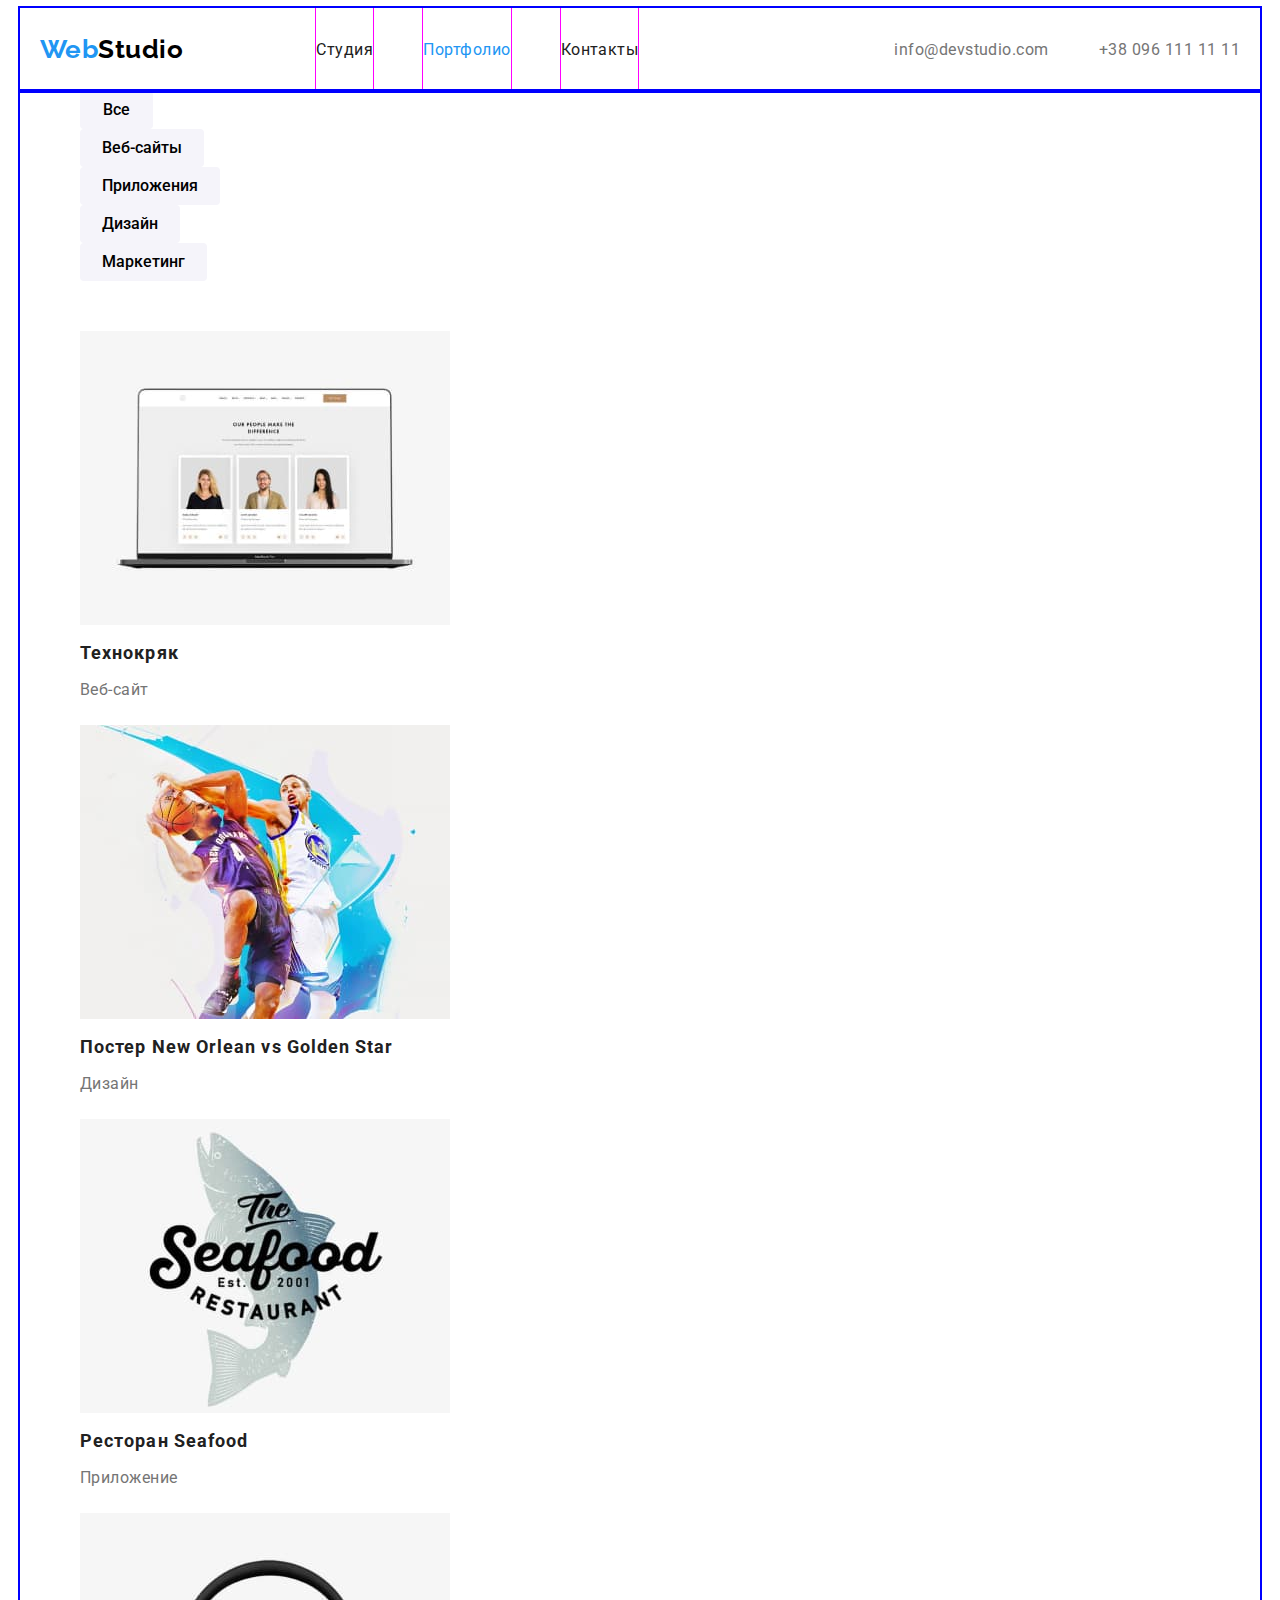
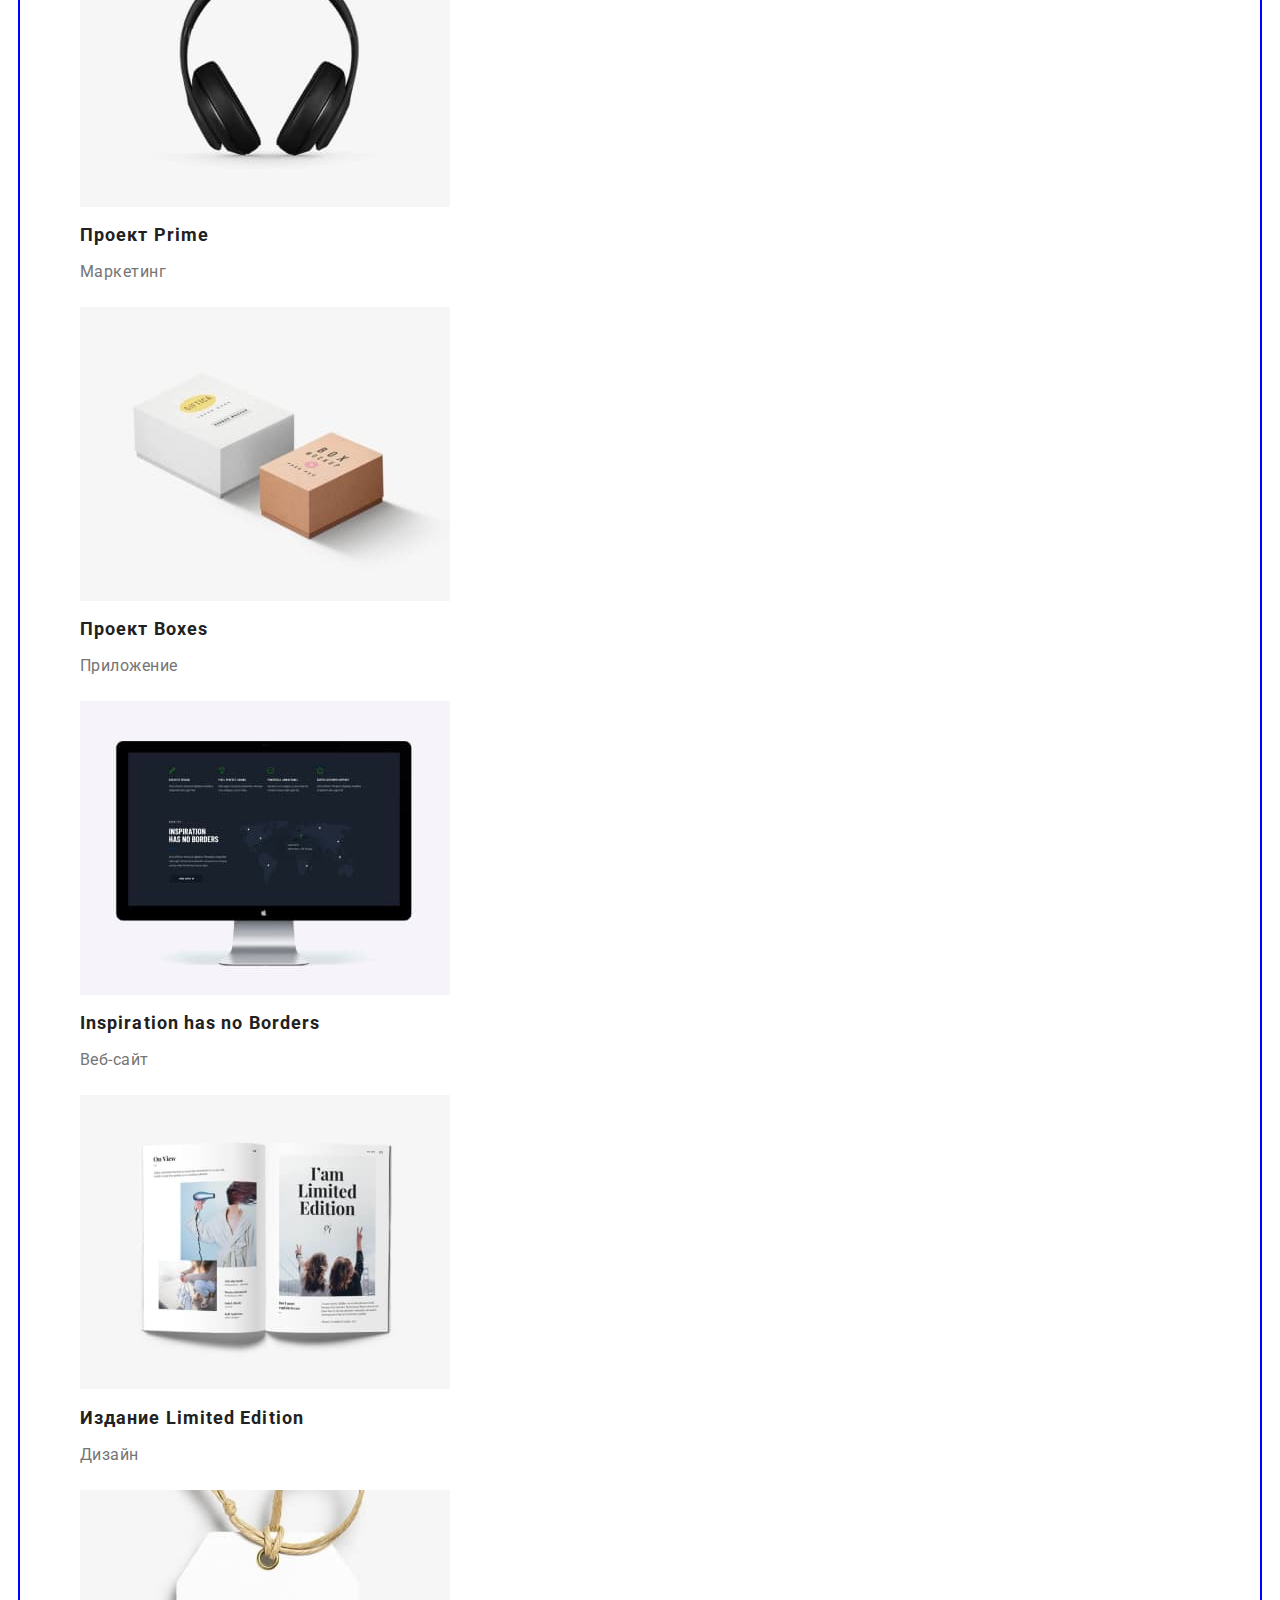
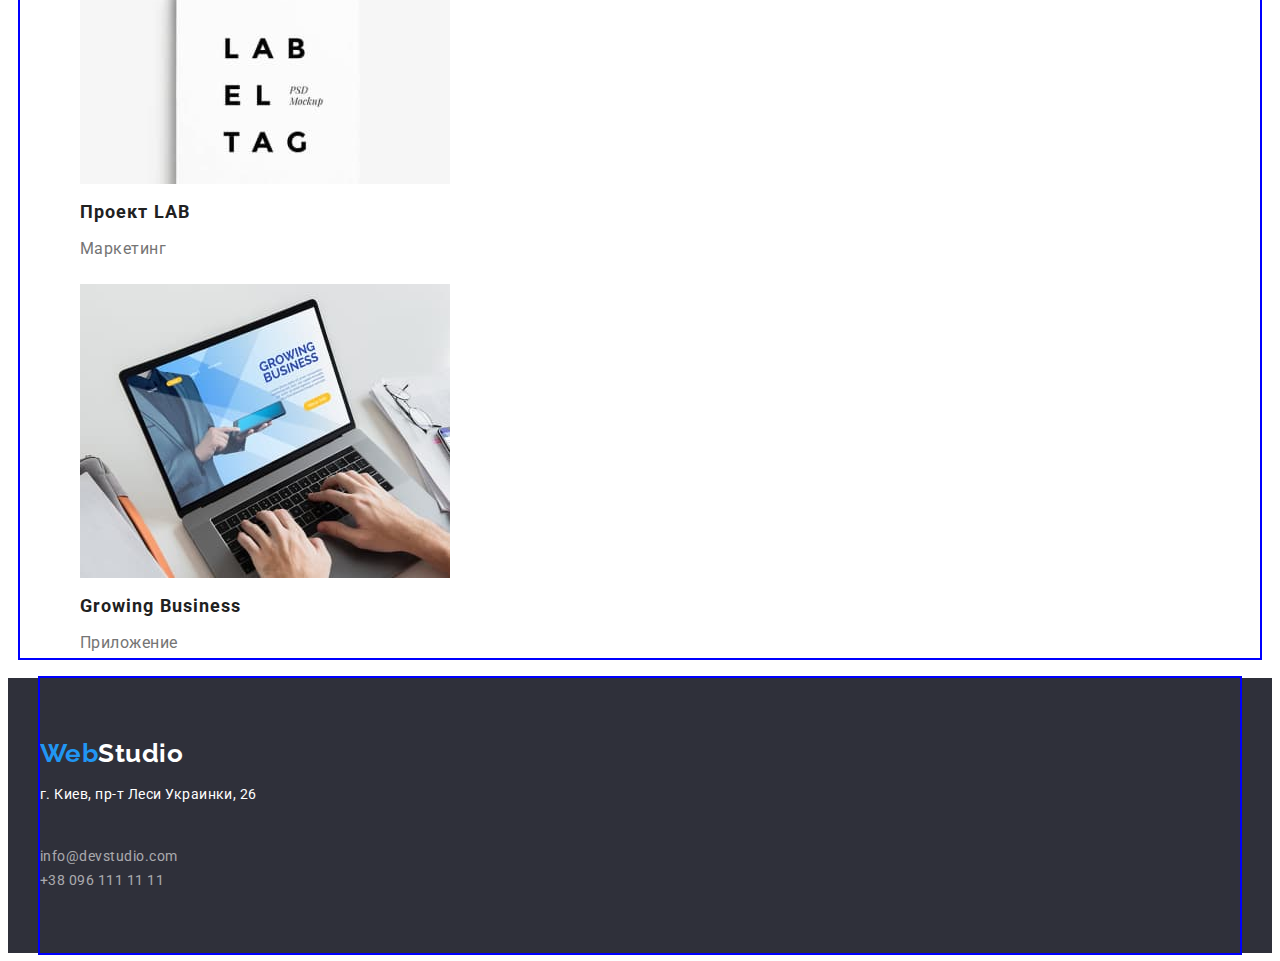
==== portfolio.html @ 8823be4e "Flexbox for main navigation" ====
<!DOCTYPE html>
<html lang="ru">
  <head>
    <meta charset="UTF-8" />
    <meta http-equiv="X-UA-Compatible" content="IE=edge" />
    <meta name="viewport" content="width=device-width, initial-scale=1.0" />
    <link
      href="https://fonts.googleapis.com/css2?family=Raleway:wght@700&family=Roboto:wght@400;500;700;900&display=swap"
      rel="stylesheet"
    />
    <link
      rel="stylesheet"
      href="https://cdnjs.cloudflare.com/ajax/libs/modern-normalize/1.1.0/modern-normalize.min.css"
      integrity="sha512-wpPYUAdjBVSE4KJnH1VR1HeZfpl1ub8YT/NKx4PuQ5NmX2tKuGu6U/JRp5y+Y8XG2tV+wKQpNHVUX03MfMFn9Q=="
      crossorigin="anonymous"
      referrerpolicy="no-referrer"
    />
    <link rel="stylesheet" href="./css/styles.css" />
    <title>goit-markup-hw-02</title>
  </head>
  <body>
    <!--Шапка-->
    <header>
      <nav class="container main-nav">
        <a href="./index.html" class="logo"
          ><span class="first-word">Web</span><span class="second-word">Studio</span></a
        >
        <ul class="site-nav list">
          <li class="item"><a href="./index.html" class="link">Студия</a></li>
          <li class="item"><a href="./portfolio.html" class="link current">Портфолио</a></li>
          <li class="item"><a href="" class="link">Контакты</a></li>
        </ul>

        <ul class="site-auto list">
          <li class="item">
            <a href="mailto:info@devstudio.com" class="link">info@devstudio.com</a>
          </li>
          <li class="item"><a href="tel:+380961111111" class="link">+38 096 111 11 11</a></li>
        </ul>
      </nav>
    </header>

    <!--Главная секция-->
    <main>
      <section>
        <div class="container">
          <h2 class="section-title visually-hidden">Наши работы</h2>
          <ul class="filt-list list">
            <li><button class="button secondary" type="button">Все</button></li>
            <li><button class="button secondary" type="button">Веб-сайты</button></li>
            <li><button class="button secondary" type="button">Приложения</button></li>
            <li><button class="button secondary" type="button">Дизайн</button></li>
            <li><button class="button secondary" type="button">Маркетинг</button></li>
          </ul>
          <ul class="portfolio-list list">
            <li>
              <a href="" class="link"
                ><img
                  src="./images/portfolio/technokryak.jpg"
                  alt="Открытый на ноутбуке веб-сайт"
                  width="370"
                />
                <h3 class="title">Технокряк</h3>
                <p>Веб-сайт</p></a
              >
            </li>
            <li>
              <a href="" class="link"
                ><img
                  src="./images/portfolio/poster.jpg"
                  alt="Постер с баскетболистами"
                  width="370"
                />
                <h3 class="title">Постер New Orlean vs Golden Star</h3>
                <p>Дизайн</p></a
              >
            </li>
            <li>
              <a href="" class="link"
                ><img
                  src="./images/portfolio/restaurant-seafood.jpg"
                  alt="Название ресторана на фоне рыбы"
                  width="370"
                />
                <h3 class="title">Ресторан Seafood</h3>
                <p>Приложение</p></a
              >
            </li>
            <li>
              <a href="" class="link"
                ><img src="./images/portfolio/project-prime.jpg" alt="Наушники" width="370" />
                <h3 class="title">Проект Prime</h3>
                <p>Маркетинг</p></a
              >
            </li>
            <li>
              <a href="" class="link"
                ><img src="./images/portfolio/project-boxes.jpg" alt="Коробки" width="370" />
                <h3 class="title">Проект Boxes</h3>
                <p>Приложение</p></a
              >
            </li>
            <li>
              <a href="" class="link"
                ><img src="./images/portfolio/inspiration.jpg" alt="Монитор Эппл" width="370" />
                <h3 class="title">Inspiration has no Borders</h3>
                <p>Веб-сайт</p></a
              >
            </li>
            <li>
              <a href="" class="link"
                ><img
                  src="./images/portfolio/edition-limited.jpg"
                  alt="Раскрытая книга"
                  width="370"
                />
                <h3 class="title">Издание Limited Edition</h3>
                <p>Дизайн</p></a
              >
            </li>
            <li>
              <a href="" class="link"
                ><img
                  src="./images/portfolio/project-lab.jpg"
                  alt="Бирка с названием"
                  width="370"
                />
                <h3 class="title">Проект LAB</h3>
                <p>Маркетинг</p></a
              >
            </li>
            <li>
              <a href="" class="link"
                ><img src="./images/portfolio/growing-business.jpg" alt="Ноутбук" width="370" />
                <h3 class="title">Growing Business</h3>
                <p>Приложение</p></a
              >
            </li>
          </ul>
        </div>
      </section>
    </main>
    <!--Футер-->
    <footer class="footer">
      <div class="container footer-container">
        <a href="./index.html" class="logo">
          <span class="first-word">Web</span><span class="second-word">Studio</span>
        </a>
        <address class="addres">
          <p>г. Киев, пр-т Леси Украинки, 26</p>
          <br />
          <a href="mailto:info@devstudio.com" class="addres-link">info@devstudio.com</a><br />
          <a href="tel:+380961111111" class="addres-link">+38 096 111 11 11</a>
        </address>
      </div>
    </footer>
  </body>
</html>
---- css/styles.css ----
/* font-family: 'Roboto';
font-style: normal; */
/* -----------------------------------------------------------*/
/* цвет шапки: FFFFFF */
/* основной цвет фона:  FFFFFF       E5E5E5 */
/* дополньтельній цвет фона: F5F4FA */
/* цвет футера: 2F303A */
/* -----------------------------------------------------------*/
/* текст лого (шапка): синий - 2196F3 , черній - 000000 */
/* текст навигации: віделено - 2196F3 , в состоянии покоя - 212121 */
/* текст навигации (почта телефон): почта - 2196F3 , телефон -  757575 */
/* главній герой (текст): FFFFFF */
/* главній герой (фон): 2F303A */
/* заголовки 2: 212121 */
/* заголовки 3: 212121 */
/* основной текст: 757575 */
/* текст лого (футер): синий - 2196F3 , белій - FFFFFF */
/* тект (почта телефон)(футер): rgba(255, 255, 255, 0.6); */
/* цвет фона футер: 2F303A */

/* 
logo: font-family: 'Raleway'; 700
nav: font-family: 'Roboto'; 500
h1: font-family: 'Roboto'; 900
button primary: font-family: 'Roboto'; 700
button secondary: font-family: 'Roboto'; 500
h2: font-family: 'Roboto'; 700
p: font-family: 'Roboto'; 400
h3: font-family: 'Roboto'; 500
*/

:root {
  --primary-text-color: #757575;
  --white-text-color: #ffffff;
  --title-text-color: #212121;
  --black-text-color: #000000;
  --accent-color: #2196f3;
  --footer-link-color: rgba(255, 255, 255, 0.6);
  --footer-hover-color: rgba(33, 150, 243, 0.6);
  --dark-bgc: #2f303a;
  --button-navigation-color: #f5f4fa;
}

body {
  background-color: var(--white-text-color);
  color: var(--primary-text-color);

  font-family: 'Roboto', sans-serif;
  letter-spacing: 0.03em;
}

a {
  text-decoration: none;

  cursor: pointer;
}

.list {
  list-style: none;

  margin-top: 0;
  margin-bottom: 0;
}

.visually-hidden {
  position: absolute;
  width: 1px;
  height: 1px;
  margin: -1px;
  border: 0;
  padding: 0;

  white-space: nowrap;
  clip-path: inset(100%);
  clip: rect(0 0 0 0);
  overflow: hidden;
}

/*Навигация сайта*/

.main-nav {
  display: flex;
  align-items: center;
}

.site-nav {
  display: flex;
  margin-left: 93px;
}

.site-nav .item {
  outline: 1px solid #f0f;
}

.site-nav .item + .item {
  margin-left: 50px;
}

/* .site-nav .item:not(:last-child) {
  margin-right: 50px;
} */

.site-nav .link {
  display: block;
  padding-top: 32px;
  padding-bottom: 32px;

  color: var(--title-text-color);
}

.site-nav .link:hover,
.site-nav .link:focus {
  color: var(--accent-color);
}

.site-nav .link.current {
  color: var(--accent-color);
}

.site-auto .link {
  color: var(--primary-text-color);
}

.site-auto .link:hover,
.site-auto .link:focus {
  color: var(--accent-color);
}

.site-auto {
  display: flex;
  margin-left: auto;
}

.site-auto .item + .item {
  margin-left: 50px;
}

.container {
  margin-left: auto;
  margin-right: auto;
  width: 1200px;
  outline: 2px solid blue;
  padding-left: 20px;
  padding-right: 20px;
}

.team-conteiner {
  margin-bottom: 0;
  padding: 94px 0;
}

.portfolio-container {
  margin-bottom: 94px;
}

/* logo decorstion */
.logo {
  font-family: 'Raleway', sans-serif;
  font-weight: 700;
  font-size: 26px;
  line-height: 1.19;
}
.first-word {
  color: var(--accent-color);
}
.second-word {
  color: var(--black-text-color);
}
.logo:hover > span,
.logo:focus > span {
  color: var(--footer-hover-color);
}

/* decoration fof logo in footer */
.footer .second-word {
  color: var(--white-text-color);
}

/*hero section*/
.hero {
  background-color: var(--dark-bgc);
  outline: 2px solid blue;

  text-align: center;
}

.hero-title {
  margin-top: 0;
  margin-bottom: 30px;

  color: var(--white-text-color);

  font-weight: 900;
  font-size: 44px;
  line-height: 1.36;
  letter-spacing: 0.06em;
  text-transform: uppercase;
}

/* section */
.section-title {
  margin-top: 0;
  margin-bottom: 50px;

  color: var(--title-text-color);

  font-weight: 700;
  font-size: 36px;
  /* line-height: 1.17px; */
  text-align: center;
}

.feature-list .title {
  margin-top: 0;
  margin-bottom: 10px;

  color: var(--title-text-color);

  font-weight: 700;
  font-size: 14px;
  line-height: 1.14;
  text-transform: uppercase;
}

.feature-list .text {
  margin-top: 0;
  margin-bottom: 0px;

  font-size: 14px;
  line-height: 1.71;
  font-weight: 400;
  letter-spacing: 0.03em;
}

.features {
  padding-top: 94px;
  padding-bottom: 94px;
}

/* team */
.team-list {
  /* text-align: center; */
  margin-top: 0;
  margin-bottom: 0;
}

.team-list .title {
  margin-top: 0;
  margin-bottom: 10px;

  color: var(--title-text-color);

  font-weight: 500;
  font-size: 16px;
  line-height: 1.19;
}

.team-list p {
  margin-top: 0;
  margin-bottom: 30px;
}

/* portfolio photo  */
.filt-list {
  margin-top: 0;
  margin-bottom: 50px;
}

.portfolio-list {
  font-size: 16px;
  line-height: 1.88;
  letter-spacing: 0.03em;
}

.portfolio-list .title {
  margin-top: 0;
  margin-bottom: 4px;

  color: var(--title-text-color);

  font-weight: 700;
  font-size: 18px;
  line-height: 2;
  letter-spacing: 0.06em;
}

.portfolio-list p {
  margin-top: 0;
  margin-bottom: 20px;
}

.portfolio-list .link {
  color: var(--primary-text-color);
}

.portfolio-list .link:hover,
.portfolio-list .link:focus {
  color: var(--accent-color);
}

.portfolio-list {
  margin-top: 0;
  margin-bottom: 20px;
}

/* button */
button {
  font-family: inherit;

  display: inline-block;
}

.button {
  background-color: var(--white-text-color);
  color: var(--black-text-color);

  font-weight: 500;
  font-size: 16px;
  line-height: 1.62;
  text-align: center;

  cursor: pointer;

  border-radius: 4px;
  padding: 6px 22px;
  min-width: 73px;
  border: none;
}

.button.primary {
  background-color: var(--accent-color);
  color: var(--white-text-color);

  font-weight: 700;
  font-size: 16px;
  line-height: 1.88;
  align-items: center;
  text-align: center;

  padding: 10px 32px;
  min-width: 200px;
}

.button.primary:hover,
.button.primary:focus {
  background-color: var(--white-text-color);
  color: var(--accent-color);
}

.button.secondary {
  background-color: var(--button-navigation-color);
  color: var(--black-text-color);
}

.button.secondary:hover,
.button.secondary:focus {
  background-color: var(--accent-color);
  color: var(--button-navigation-color);
}

/* footer */
.footer {
  background-color: var(--dark-bgc);
  color: var(--white-text-color);
}

.addres {
  font-style: normal;
  font-size: 14px;
  line-height: 1.71;
}

.addres .addres-link {
  color: var(--footer-link-color);
}

.addres .addres-link:hover,
.addres .addres-link:focus {
  color: var(--footer-hover-color);
}

.footer-container {
  margin-top: 0;
  margin-bottom: 0;
  padding: 60px 0;
}

/* .footer-container .logo {
  margin-top: 0;
  margin-bottom: 20px;
}
.addres p {
  margin-top: 0;
  margin-bottom: 9px;
}
.addres a {
  margin-top: 0;
  margin-bottom: 9px;
  background-color: #fff;
} */
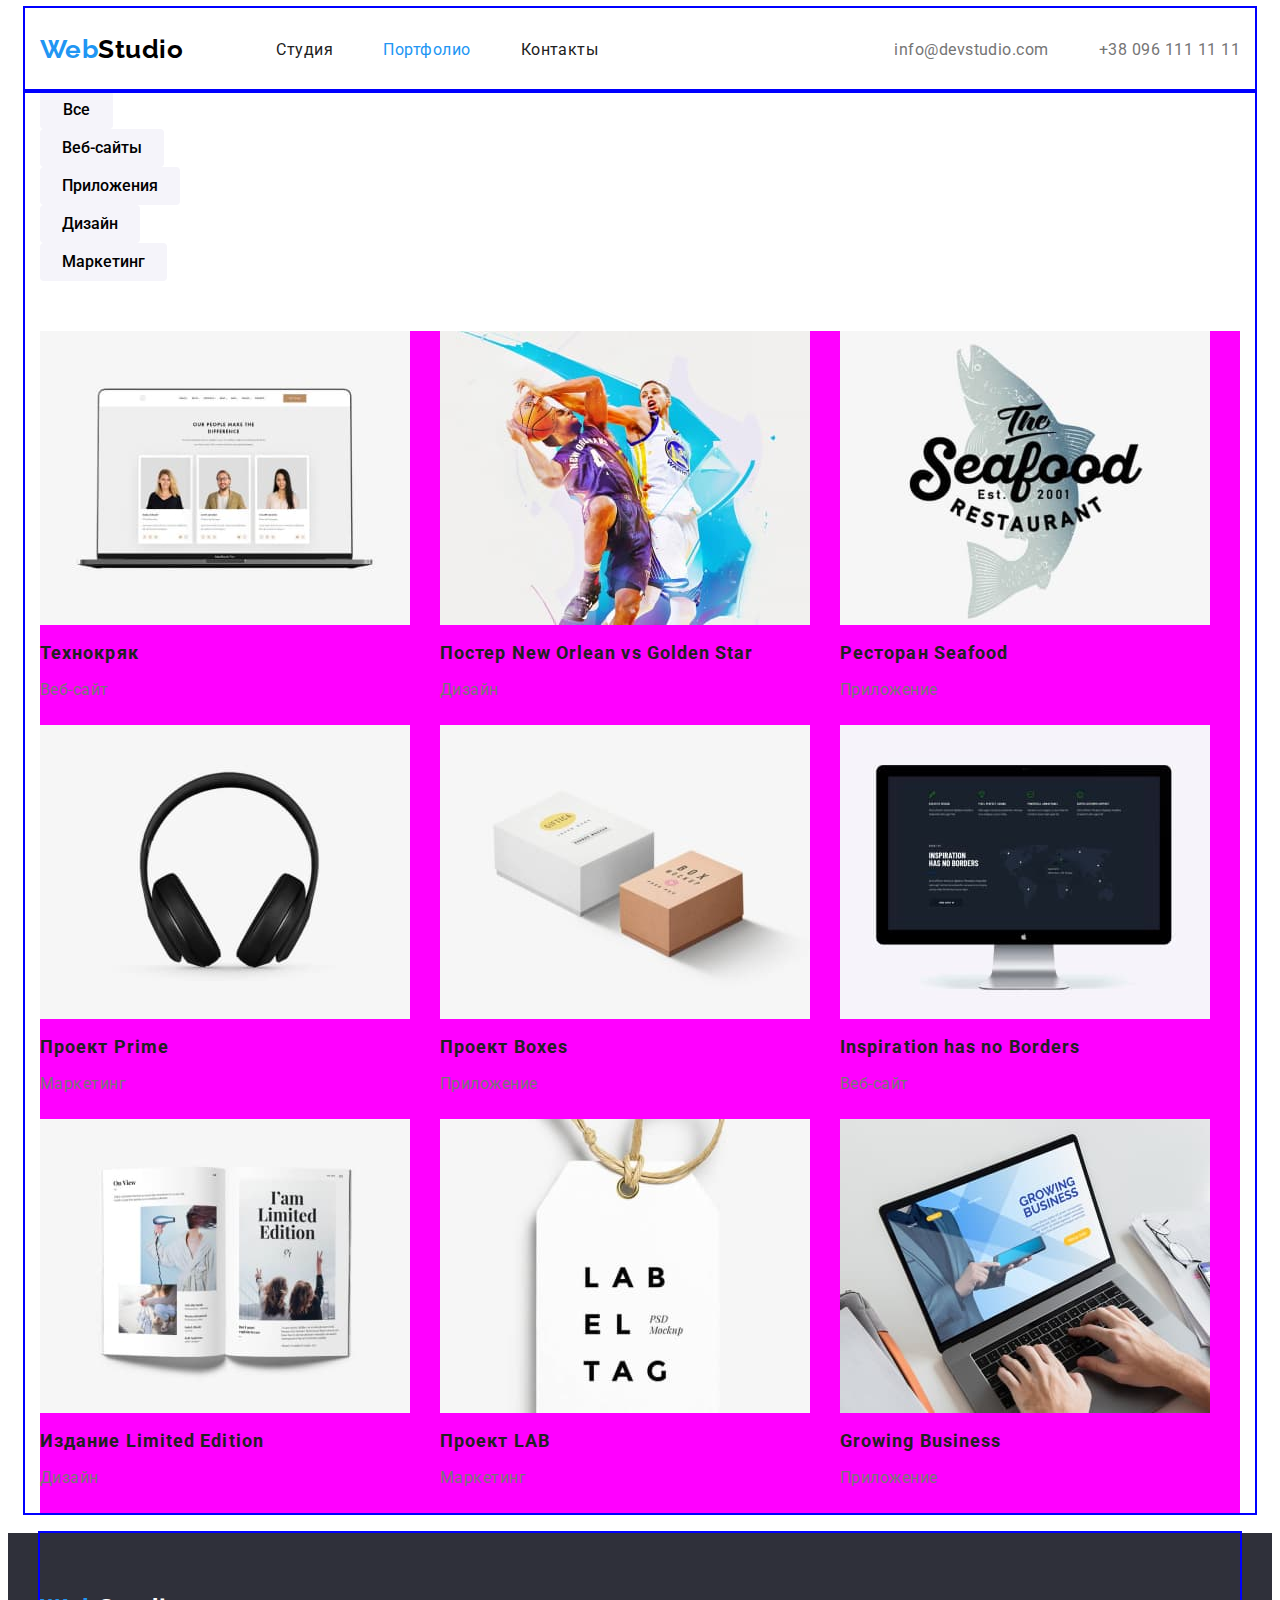
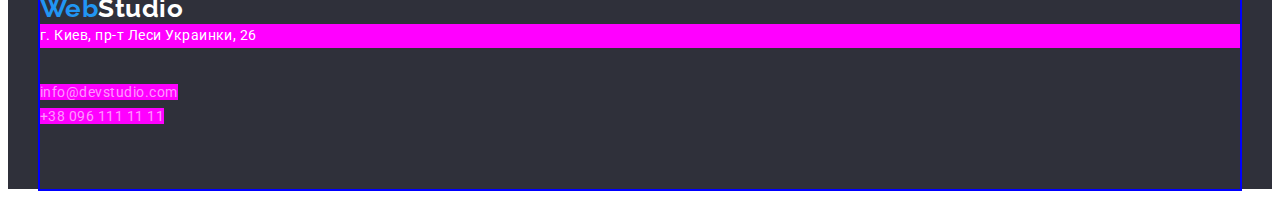
==== commit 34e03f82: "Create flexbox to "Features" + undone flexbox for "portfilio-list"" ====
--- a/portfolio.html
+++ b/portfolio.html
@@ -53,7 +53,7 @@
             <li><button class="button secondary" type="button">Маркетинг</button></li>
           </ul>
           <ul class="portfolio-list list">
-            <li>
+            <li class="item">
               <a href="" class="link"
                 ><img
                   src="./images/portfolio/technokryak.jpg"
@@ -64,7 +64,7 @@
                 <p>Веб-сайт</p></a
               >
             </li>
-            <li>
+            <li class="item">
               <a href="" class="link"
                 ><img
                   src="./images/portfolio/poster.jpg"
@@ -75,7 +75,7 @@
                 <p>Дизайн</p></a
               >
             </li>
-            <li>
+            <li class="item">
               <a href="" class="link"
                 ><img
                   src="./images/portfolio/restaurant-seafood.jpg"
@@ -86,28 +86,28 @@
                 <p>Приложение</p></a
               >
             </li>
-            <li>
+            <li class="item">
               <a href="" class="link"
                 ><img src="./images/portfolio/project-prime.jpg" alt="Наушники" width="370" />
                 <h3 class="title">Проект Prime</h3>
                 <p>Маркетинг</p></a
               >
             </li>
-            <li>
+            <li class="item">
               <a href="" class="link"
                 ><img src="./images/portfolio/project-boxes.jpg" alt="Коробки" width="370" />
                 <h3 class="title">Проект Boxes</h3>
                 <p>Приложение</p></a
               >
             </li>
-            <li>
+            <li class="item">
               <a href="" class="link"
                 ><img src="./images/portfolio/inspiration.jpg" alt="Монитор Эппл" width="370" />
                 <h3 class="title">Inspiration has no Borders</h3>
                 <p>Веб-сайт</p></a
               >
             </li>
-            <li>
+            <li class="item">
               <a href="" class="link"
                 ><img
                   src="./images/portfolio/edition-limited.jpg"
@@ -118,7 +118,7 @@
                 <p>Дизайн</p></a
               >
             </li>
-            <li>
+            <li class="item">
               <a href="" class="link"
                 ><img
                   src="./images/portfolio/project-lab.jpg"
@@ -129,7 +129,7 @@
                 <p>Маркетинг</p></a
               >
             </li>
-            <li>
+            <li class="item">
               <a href="" class="link"
                 ><img src="./images/portfolio/growing-business.jpg" alt="Ноутбук" width="370" />
                 <h3 class="title">Growing Business</h3>
--- a/css/styles.css
+++ b/css/styles.css
@@ -60,6 +60,8 @@
 
   margin-top: 0;
   margin-bottom: 0;
+  padding-left: 0;
+  padding-right: 0;
 }
 
 .visually-hidden {
@@ -88,10 +90,6 @@
   margin-left: 93px;
 }
 
-.site-nav .item {
-  outline: 1px solid #f0f;
-}
-
 .site-nav .item + .item {
   margin-left: 50px;
 }
@@ -140,8 +138,8 @@
   margin-right: auto;
   width: 1200px;
   outline: 2px solid blue;
-  padding-left: 20px;
-  padding-right: 20px;
+  padding-left: 15px;
+  padding-right: 15px;
 }
 
 .team-conteiner {
@@ -171,7 +169,7 @@
   color: var(--footer-hover-color);
 }
 
-/* decoration fof logo in footer */
+/*----------------- decoration fof logo in footer */
 .footer .second-word {
   color: var(--white-text-color);
 }
@@ -210,6 +208,17 @@
   text-align: center;
 }
 
+/* features */
+
+.features {
+  padding-top: 94px;
+  padding-bottom: 94px;
+}
+
+.feature-list {
+  display: flex;
+}
+
 .feature-list .title {
   margin-top: 0;
   margin-bottom: 10px;
@@ -232,9 +241,12 @@
   letter-spacing: 0.03em;
 }
 
-.features {
-  padding-top: 94px;
-  padding-bottom: 94px;
+.feature-list .item {
+  width: 270px;
+}
+
+.feature-list .item + .item {
+  margin-left: 30px;
 }
 
 /* team */
@@ -267,10 +279,30 @@
 }
 
 .portfolio-list {
+  display: flex;
+  flex-wrap: wrap;
+  margin-top: 0;
+  margin-bottom: 20px;
+
   font-size: 16px;
   line-height: 1.88;
   letter-spacing: 0.03em;
-}
+
+  background-color: #f0f;
+}
+.portfolio-list .item {
+  /* width: calc((100%-60px) / 3);
+  margin-right: 30px; */
+  width: calc(100% / 3);
+}
+
+/* .portfolio-list .item:not(:nth-child(3n)) {
+  margin-right: 30px;
+}
+
+.portfolio-list .item:not(nth-last-child(-n + 3)) {
+  margin-right: 30px;
+} */
 
 .portfolio-list .title {
   margin-top: 0;
@@ -296,11 +328,6 @@
 .portfolio-list .link:hover,
 .portfolio-list .link:focus {
   color: var(--accent-color);
-}
-
-.portfolio-list {
-  margin-top: 0;
-  margin-bottom: 20px;
 }
 
 /* button */
@@ -385,16 +412,15 @@
   padding: 60px 0;
 }
 
-/* .footer-container .logo {
+.footer-container .logo {
   margin-top: 0;
   margin-bottom: 20px;
-}
+  outline: #2196f3;
+}
+
+.addres a,
 .addres p {
   margin-top: 0;
   margin-bottom: 9px;
-}
-.addres a {
-  margin-top: 0;
-  margin-bottom: 9px;
-  background-color: #fff;
-} */
+  background-color: #f0f;
+}
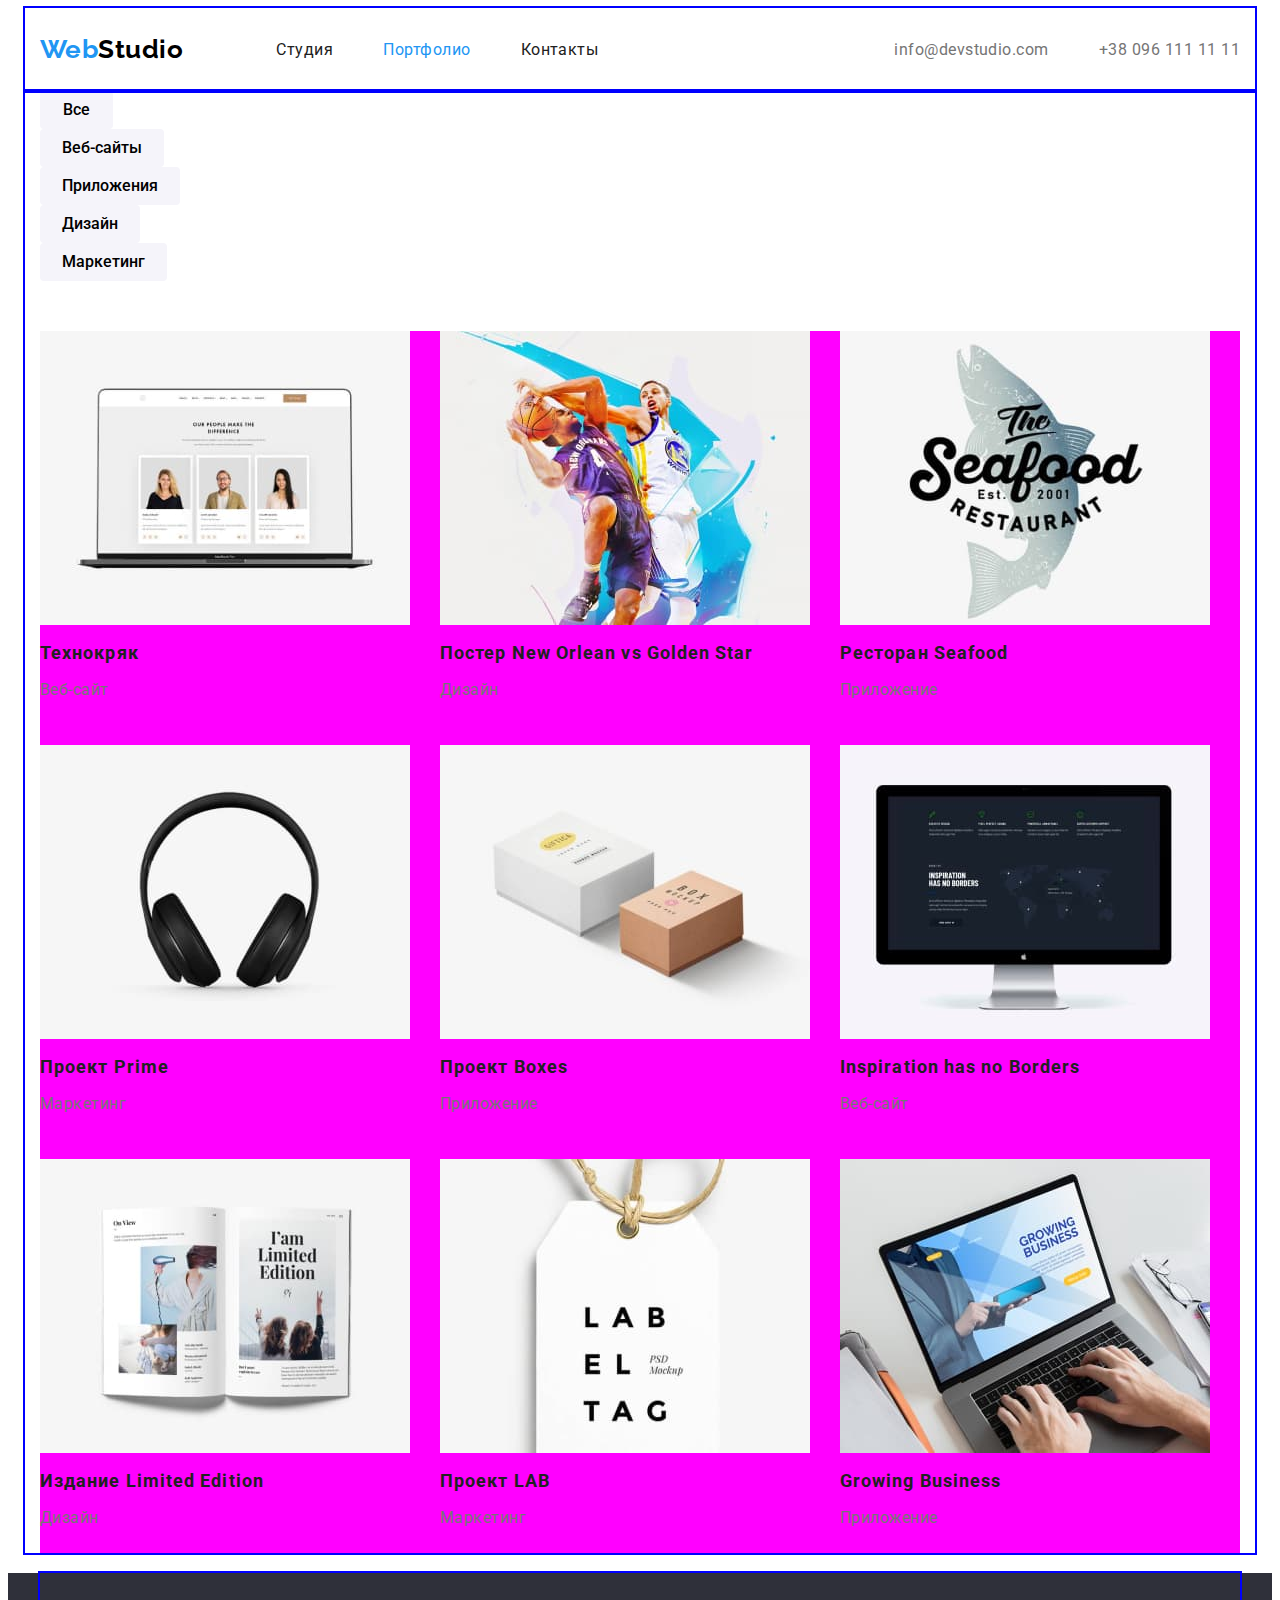
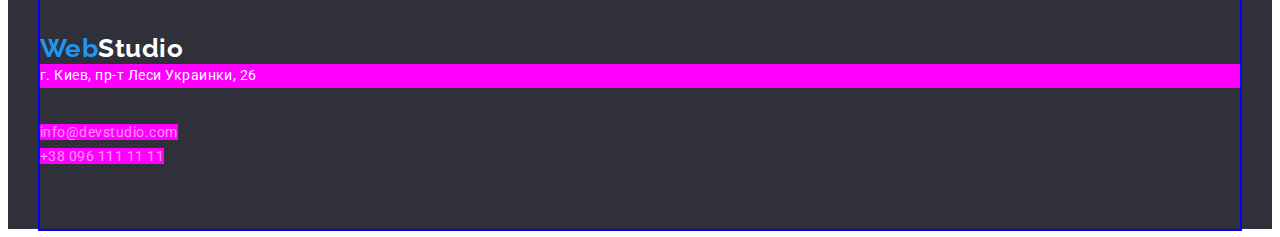
==== commit 1c9547d1: "Create flexbox for team-list" ====
--- a/portfolio.html
+++ b/portfolio.html
@@ -46,11 +46,11 @@
         <div class="container">
           <h2 class="section-title visually-hidden">Наши работы</h2>
           <ul class="filt-list list">
-            <li><button class="button secondary" type="button">Все</button></li>
-            <li><button class="button secondary" type="button">Веб-сайты</button></li>
-            <li><button class="button secondary" type="button">Приложения</button></li>
-            <li><button class="button secondary" type="button">Дизайн</button></li>
-            <li><button class="button secondary" type="button">Маркетинг</button></li>
+            <li class="item"><button class="button secondary" type="button">Все</button></li>
+            <li class="item"><button class="button secondary" type="button">Веб-сайты</button></li>
+            <li class="item"><button class="button secondary" type="button">Приложения</button></li>
+            <li class="item"><button class="button secondary" type="button">Дизайн</button></li>
+            <li class="item"><button class="button secondary" type="button">Маркетинг</button></li>
           </ul>
           <ul class="portfolio-list list">
             <li class="item">
--- a/css/styles.css
+++ b/css/styles.css
@@ -142,11 +142,6 @@
   padding-right: 15px;
 }
 
-.team-conteiner {
-  margin-bottom: 0;
-  padding: 94px 0;
-}
-
 .portfolio-container {
   margin-bottom: 94px;
 }
@@ -248,12 +243,39 @@
 .feature-list .item + .item {
   margin-left: 30px;
 }
+/* ocupation */
+.occupation-list {
+  display: flex;
+  margin-bottom: 94px;
+}
+
+.occupation-list .item:not(:nth-last-child(-n + 1)) {
+  margin-right: 30px;
+}
 
 /* team */
+.team-conteiner {
+  margin-bottom: 0;
+  padding-top: 94px;
+  padding-bottom: 94px;
+}
+
 .team-list {
-  /* text-align: center; */
+  display: flex;
   margin-top: 0;
   margin-bottom: 0;
+}
+
+.team-list .item:not(:nth-last-child(-n + 1)) {
+  margin-right: 30px;
+}
+
+.team-list .item {
+  text-align: center;
+}
+
+.team-list .img {
+  margin-bottom: 30px;
 }
 
 .team-list .title {
@@ -274,13 +296,20 @@
 
 /* portfolio photo  */
 .filt-list {
+  /* display: flex; */
+
   margin-top: 0;
   margin-bottom: 50px;
 }
 
+/* .filt-list .item {
+  justify-items: center;
+} */
+
 .portfolio-list {
   display: flex;
   flex-wrap: wrap;
+  margin-right: 0;
   margin-top: 0;
   margin-bottom: 20px;
 
@@ -291,18 +320,18 @@
   background-color: #f0f;
 }
 .portfolio-list .item {
-  /* width: calc((100%-60px) / 3);
-  margin-right: 30px; */
-  width: calc(100% / 3);
-}
-
-/* .portfolio-list .item:not(:nth-child(3n)) {
+  width: 370px;
+  margin-right: 0;
+  margin-bottom: 0;
+}
+
+.portfolio-list .item:not(:nth-child(3n)) {
   margin-right: 30px;
 }
 
-.portfolio-list .item:not(nth-last-child(-n + 3)) {
-  margin-right: 30px;
-} */
+.portfolio-list .item:not(:nth-last-child(-n + 3)) {
+  margin-bottom: 20px;
+}
 
 .portfolio-list .title {
   margin-top: 0;
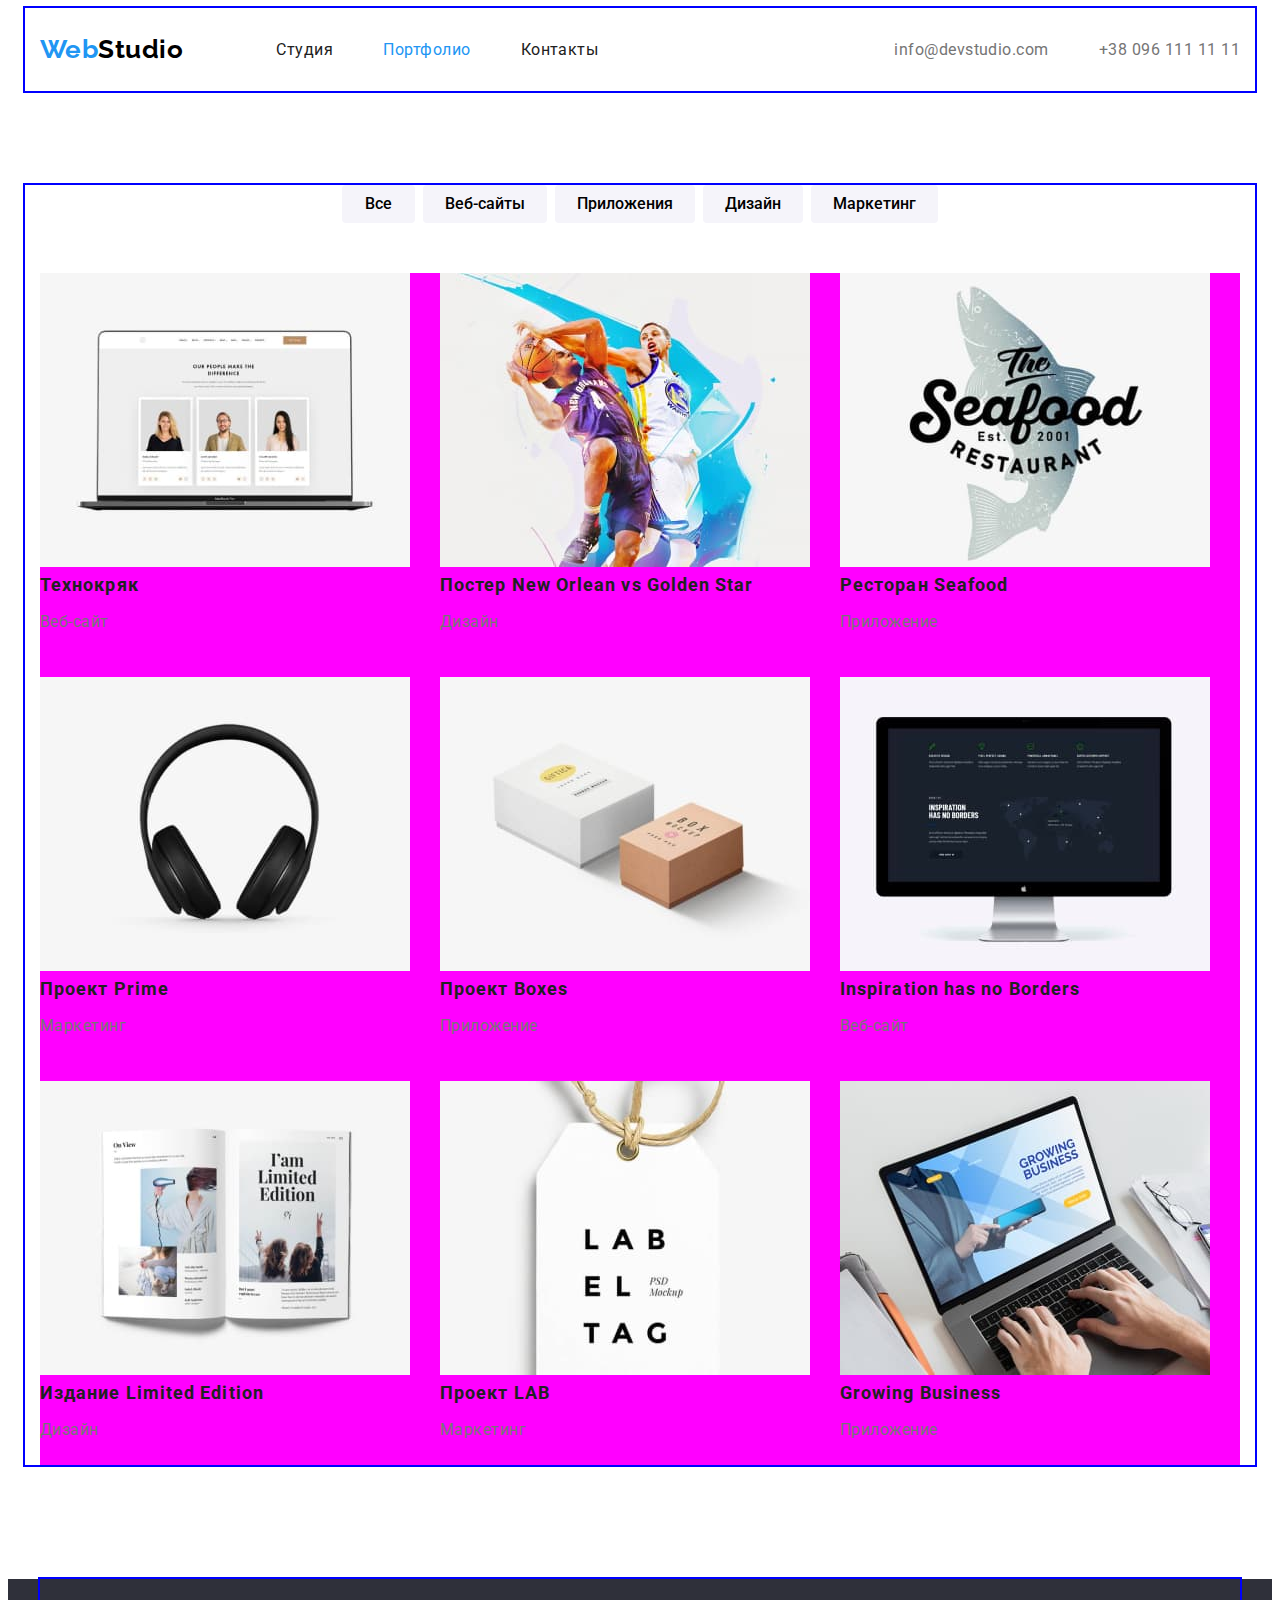
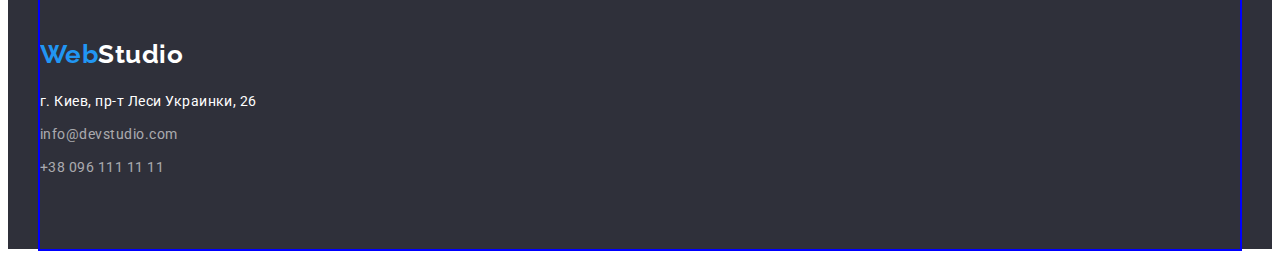
==== commit f4c0e0e1: "Completed flexbox + margin/padding for footer" ====
--- a/portfolio.html
+++ b/portfolio.html
@@ -42,10 +42,10 @@
 
     <!--Главная секция-->
     <main>
-      <section>
+      <section class="portfolio">
         <div class="container">
           <h2 class="section-title visually-hidden">Наши работы</h2>
-          <ul class="filt-list list">
+          <ul class="filtr-list list">
             <li class="item"><button class="button secondary" type="button">Все</button></li>
             <li class="item"><button class="button secondary" type="button">Веб-сайты</button></li>
             <li class="item"><button class="button secondary" type="button">Приложения</button></li>
@@ -148,8 +148,7 @@
         </a>
         <address class="addres">
           <p>г. Киев, пр-т Леси Украинки, 26</p>
-          <br />
-          <a href="mailto:info@devstudio.com" class="addres-link">info@devstudio.com</a><br />
+          <a href="mailto:info@devstudio.com" class="addres-link">info@devstudio.com</a>
           <a href="tel:+380961111111" class="addres-link">+38 096 111 11 11</a>
         </address>
       </div>
--- a/css/styles.css
+++ b/css/styles.css
@@ -50,6 +50,10 @@
 }
 
 a {
+  /*-------------------*/
+  margin: 0;
+  padding: 0;
+  /*-------------------*/
   text-decoration: none;
 
   cursor: pointer;
@@ -78,6 +82,9 @@
   overflow: hidden;
 }
 
+img {
+  display: block;
+}
 /*Навигация сайта*/
 
 .main-nav {
@@ -136,7 +143,7 @@
 .container {
   margin-left: auto;
   margin-right: auto;
-  width: 1200px;
+  width: 1200px; /*width: 1200px;*/
   outline: 2px solid blue;
   padding-left: 15px;
   padding-right: 15px;
@@ -294,18 +301,27 @@
   margin-bottom: 30px;
 }
 
+/* fiftr buttons */
+
+.filtr-list {
+  display: flex;
+  justify-content: center;
+  margin-top: 0;
+  margin-bottom: 50px;
+}
+
+.filtr-list .item:not(:nth-last-child(-n + 1)) {
+  margin-right: 8px;
+}
+
 /* portfolio photo  */
-.filt-list {
-  /* display: flex; */
-
-  margin-top: 0;
-  margin-bottom: 50px;
-}
-
-/* .filt-list .item {
-  justify-items: center;
-} */
-
+
+.portfolio {
+  display: block;
+
+  padding-top: 94px;
+  padding-bottom: 94px;
+}
 .portfolio-list {
   display: flex;
   flex-wrap: wrap;
@@ -442,14 +458,14 @@
 }
 
 .footer-container .logo {
+  display: block;
   margin-top: 0;
   margin-bottom: 20px;
-  outline: #2196f3;
-}
-
-.addres a,
+}
+
+.addres .addres-link,
 .addres p {
+  display: block;
   margin-top: 0;
   margin-bottom: 9px;
-  background-color: #f0f;
-}
+}
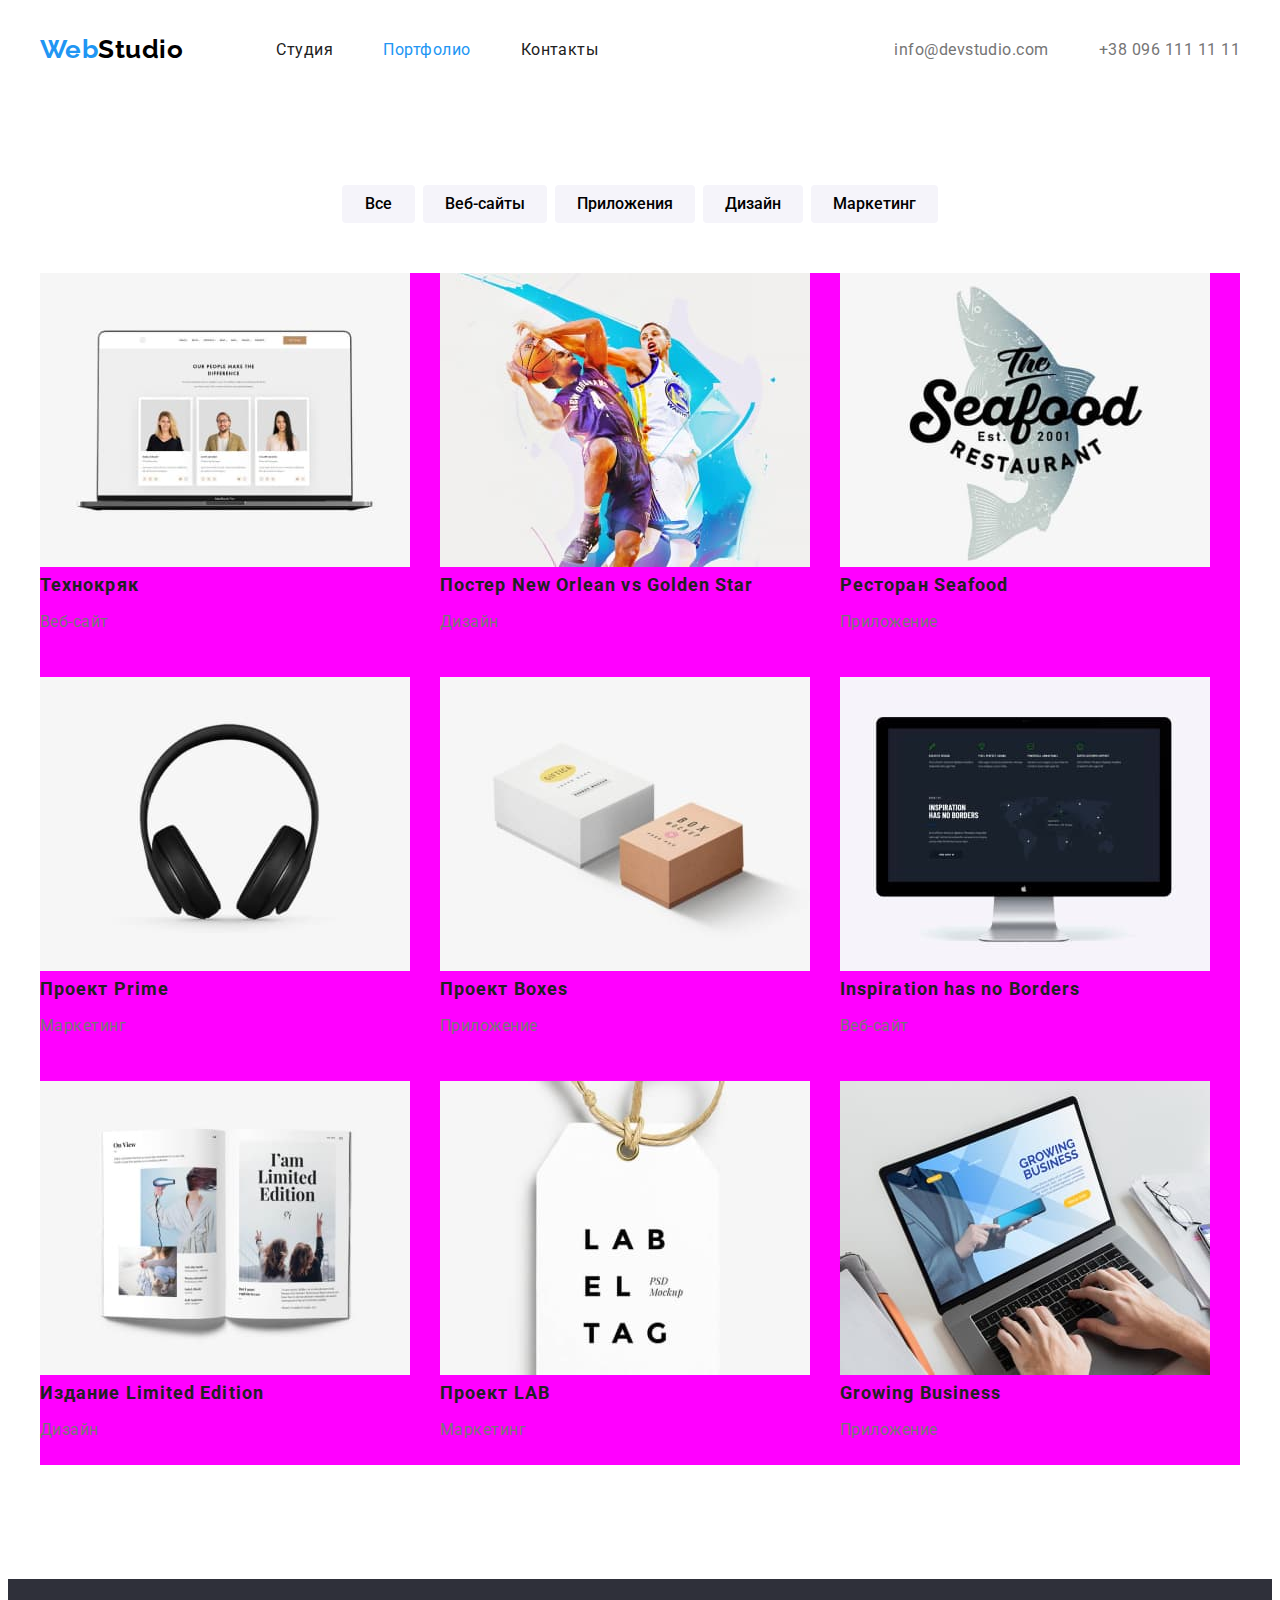
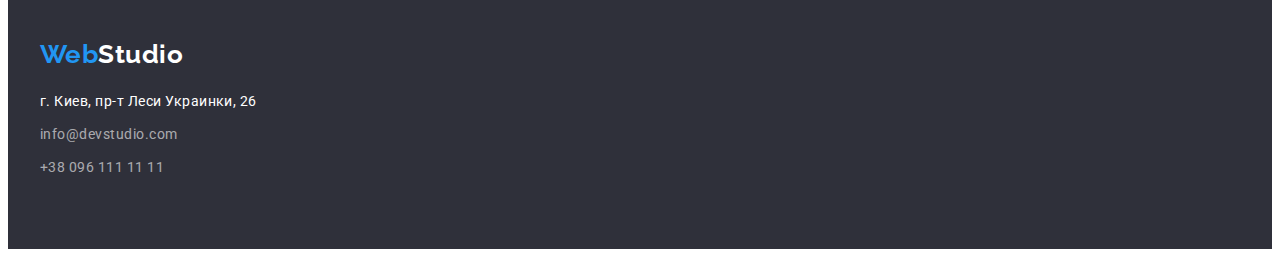
==== commit 8c7443d9: "Some fixes for homework" ====
--- a/portfolio.html
+++ b/portfolio.html
@@ -20,7 +20,7 @@
   </head>
   <body>
     <!--Шапка-->
-    <header>
+    <header class="header">
       <nav class="container main-nav">
         <a href="./index.html" class="logo"
           ><span class="first-word">Web</span><span class="second-word">Studio</span></a
--- a/css/styles.css
+++ b/css/styles.css
@@ -17,6 +17,7 @@
 /* текст лого (футер): синий - 2196F3 , белій - FFFFFF */
 /* тект (почта телефон)(футер): rgba(255, 255, 255, 0.6); */
 /* цвет фона футер: 2F303A */
+/* цвет границы главной навигации: #ECECEC */
 
 /* 
 logo: font-family: 'Raleway'; 700
@@ -39,6 +40,7 @@
   --footer-hover-color: rgba(33, 150, 243, 0.6);
   --dark-bgc: #2f303a;
   --button-navigation-color: #f5f4fa;
+  --border-nav-color: #ececec;
 }
 
 body {
@@ -90,6 +92,12 @@
 .main-nav {
   display: flex;
   align-items: center;
+
+  border: 1xp solid var(--border-nav-color);
+}
+
+.header > .main-nav {
+  padding: 0 15px;
 }
 
 .site-nav {
@@ -144,13 +152,8 @@
   margin-left: auto;
   margin-right: auto;
   width: 1200px; /*width: 1200px;*/
-  outline: 2px solid blue;
-  padding-left: 15px;
-  padding-right: 15px;
-}
-
-.portfolio-container {
-  margin-bottom: 94px;
+  /* outline: 2px solid blue; */
+  padding: 94px 15px;
 }
 
 /* logo decorstion */
@@ -179,7 +182,7 @@
 /*hero section*/
 .hero {
   background-color: var(--dark-bgc);
-  outline: 2px solid blue;
+  /* outline: 2px solid blue; */
 
   text-align: center;
 }
@@ -211,11 +214,11 @@
 }
 
 /* features */
-
+/* 
 .features {
   padding-top: 94px;
   padding-bottom: 94px;
-}
+} */
 
 .feature-list {
   display: flex;
@@ -251,9 +254,13 @@
   margin-left: 30px;
 }
 /* ocupation */
+.occupation {
+  padding: 0 15px 94px 15px;
+}
+
 .occupation-list {
   display: flex;
-  margin-bottom: 94px;
+  /* margin-bottom: 94px; */
 }
 
 .occupation-list .item:not(:nth-last-child(-n + 1)) {
@@ -318,9 +325,6 @@
 
 .portfolio {
   display: block;
-
-  padding-top: 94px;
-  padding-bottom: 94px;
 }
 .portfolio-list {
   display: flex;
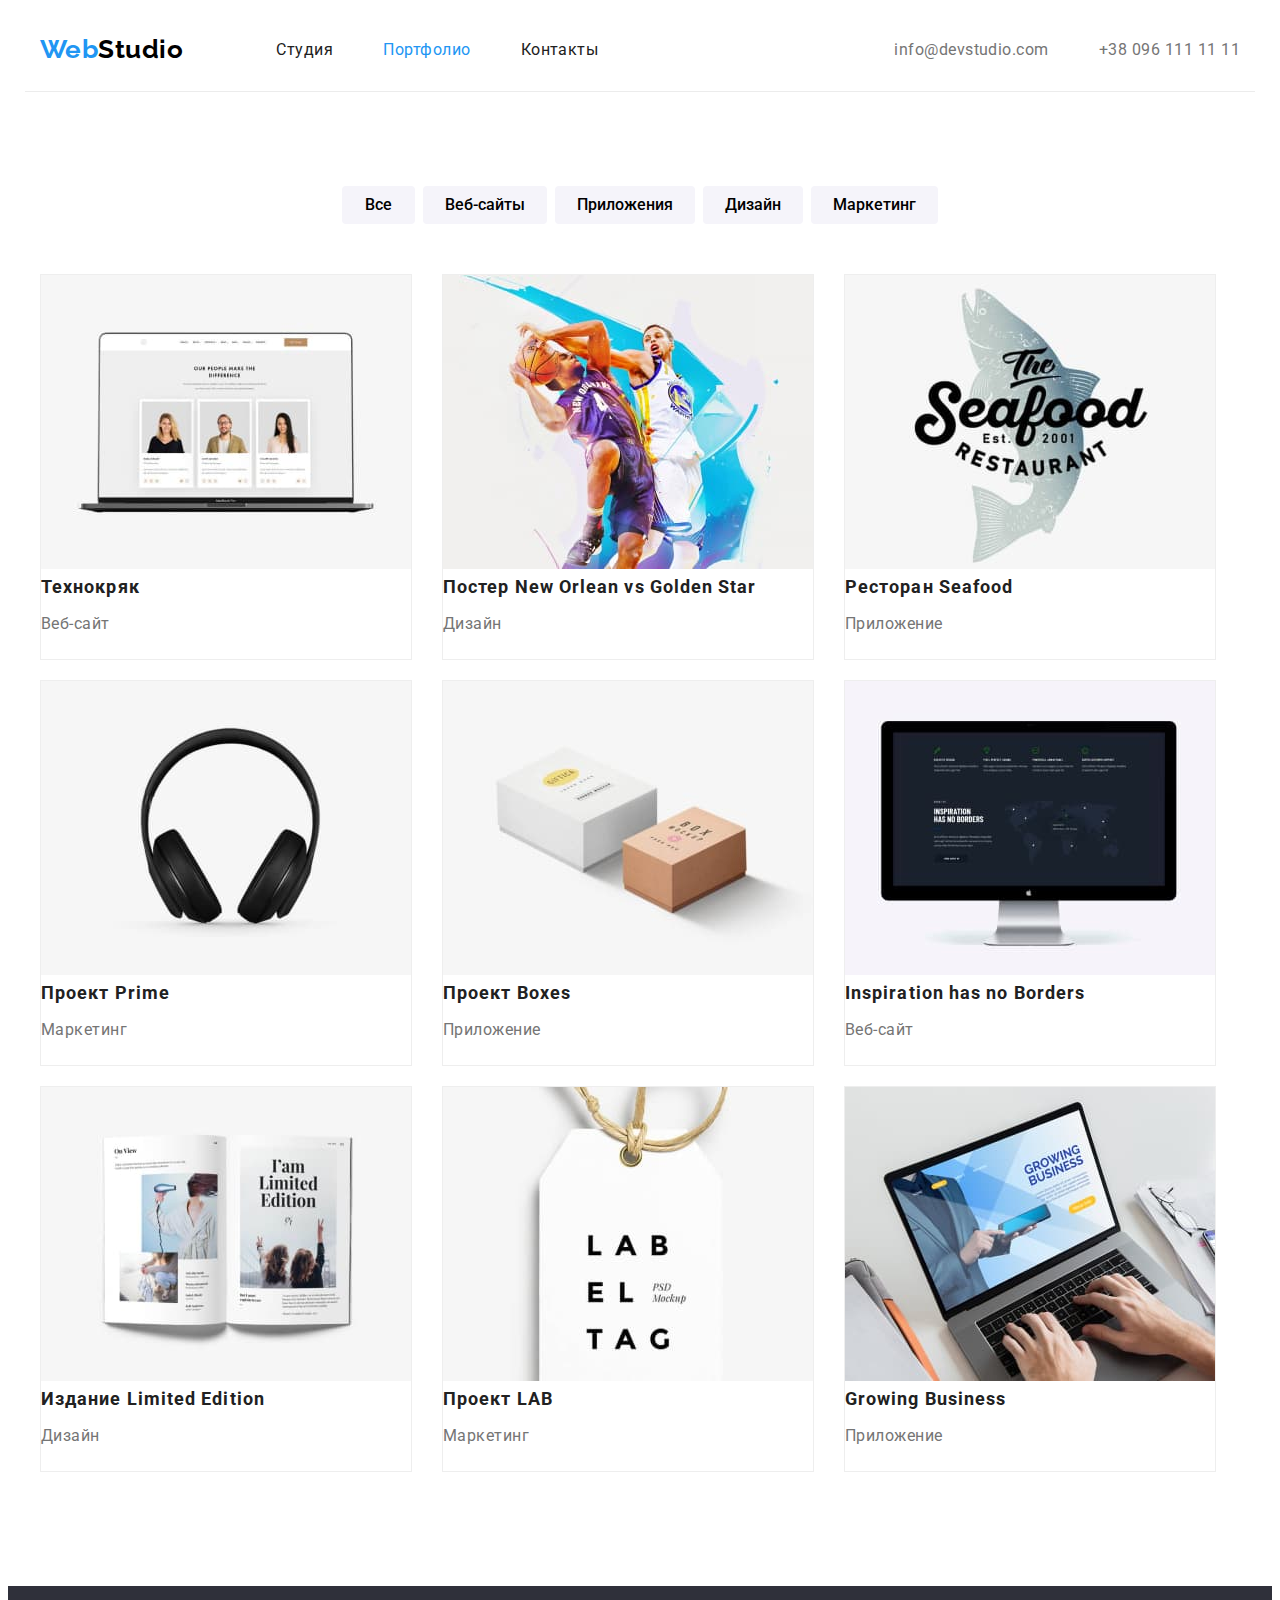
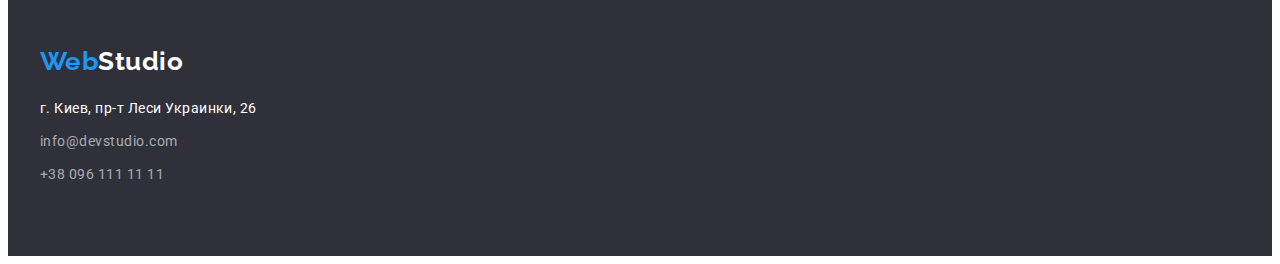
==== commit 41ccd39d: "Update title" ====
--- a/portfolio.html
+++ b/portfolio.html
@@ -16,7 +16,7 @@
       referrerpolicy="no-referrer"
     />
     <link rel="stylesheet" href="./css/styles.css" />
-    <title>goit-markup-hw-02</title>
+    <title>goit-markup-hw-03</title>
   </head>
   <body>
     <!--Шапка-->
--- a/css/styles.css
+++ b/css/styles.css
@@ -18,6 +18,7 @@
 /* тект (почта телефон)(футер): rgba(255, 255, 255, 0.6); */
 /* цвет фона футер: 2F303A */
 /* цвет границы главной навигации: #ECECEC */
+/* цвет границы портфолио: #EEEEEE */
 
 /* 
 logo: font-family: 'Raleway'; 700
@@ -41,6 +42,7 @@
   --dark-bgc: #2f303a;
   --button-navigation-color: #f5f4fa;
   --border-nav-color: #ececec;
+  --border-portfolio-color: #eeeeee;
 }
 
 body {
@@ -86,18 +88,15 @@
 
 img {
   display: block;
+  width: 100%;
 }
 /*Навигация сайта*/
 
-.main-nav {
+.header > .main-nav {
   display: flex;
   align-items: center;
-
-  border: 1xp solid var(--border-nav-color);
-}
-
-.header > .main-nav {
   padding: 0 15px;
+  border-bottom: 1px solid var(--border-nav-color);
 }
 
 .site-nav {
@@ -253,6 +252,7 @@
 .feature-list .item + .item {
   margin-left: 30px;
 }
+
 /* ocupation */
 .occupation {
   padding: 0 15px 94px 15px;
@@ -336,13 +336,12 @@
   font-size: 16px;
   line-height: 1.88;
   letter-spacing: 0.03em;
-
-  background-color: #f0f;
 }
 .portfolio-list .item {
   width: 370px;
   margin-right: 0;
   margin-bottom: 0;
+  border: 1px solid var(--border-portfolio-color);
 }
 
 .portfolio-list .item:not(:nth-child(3n)) {
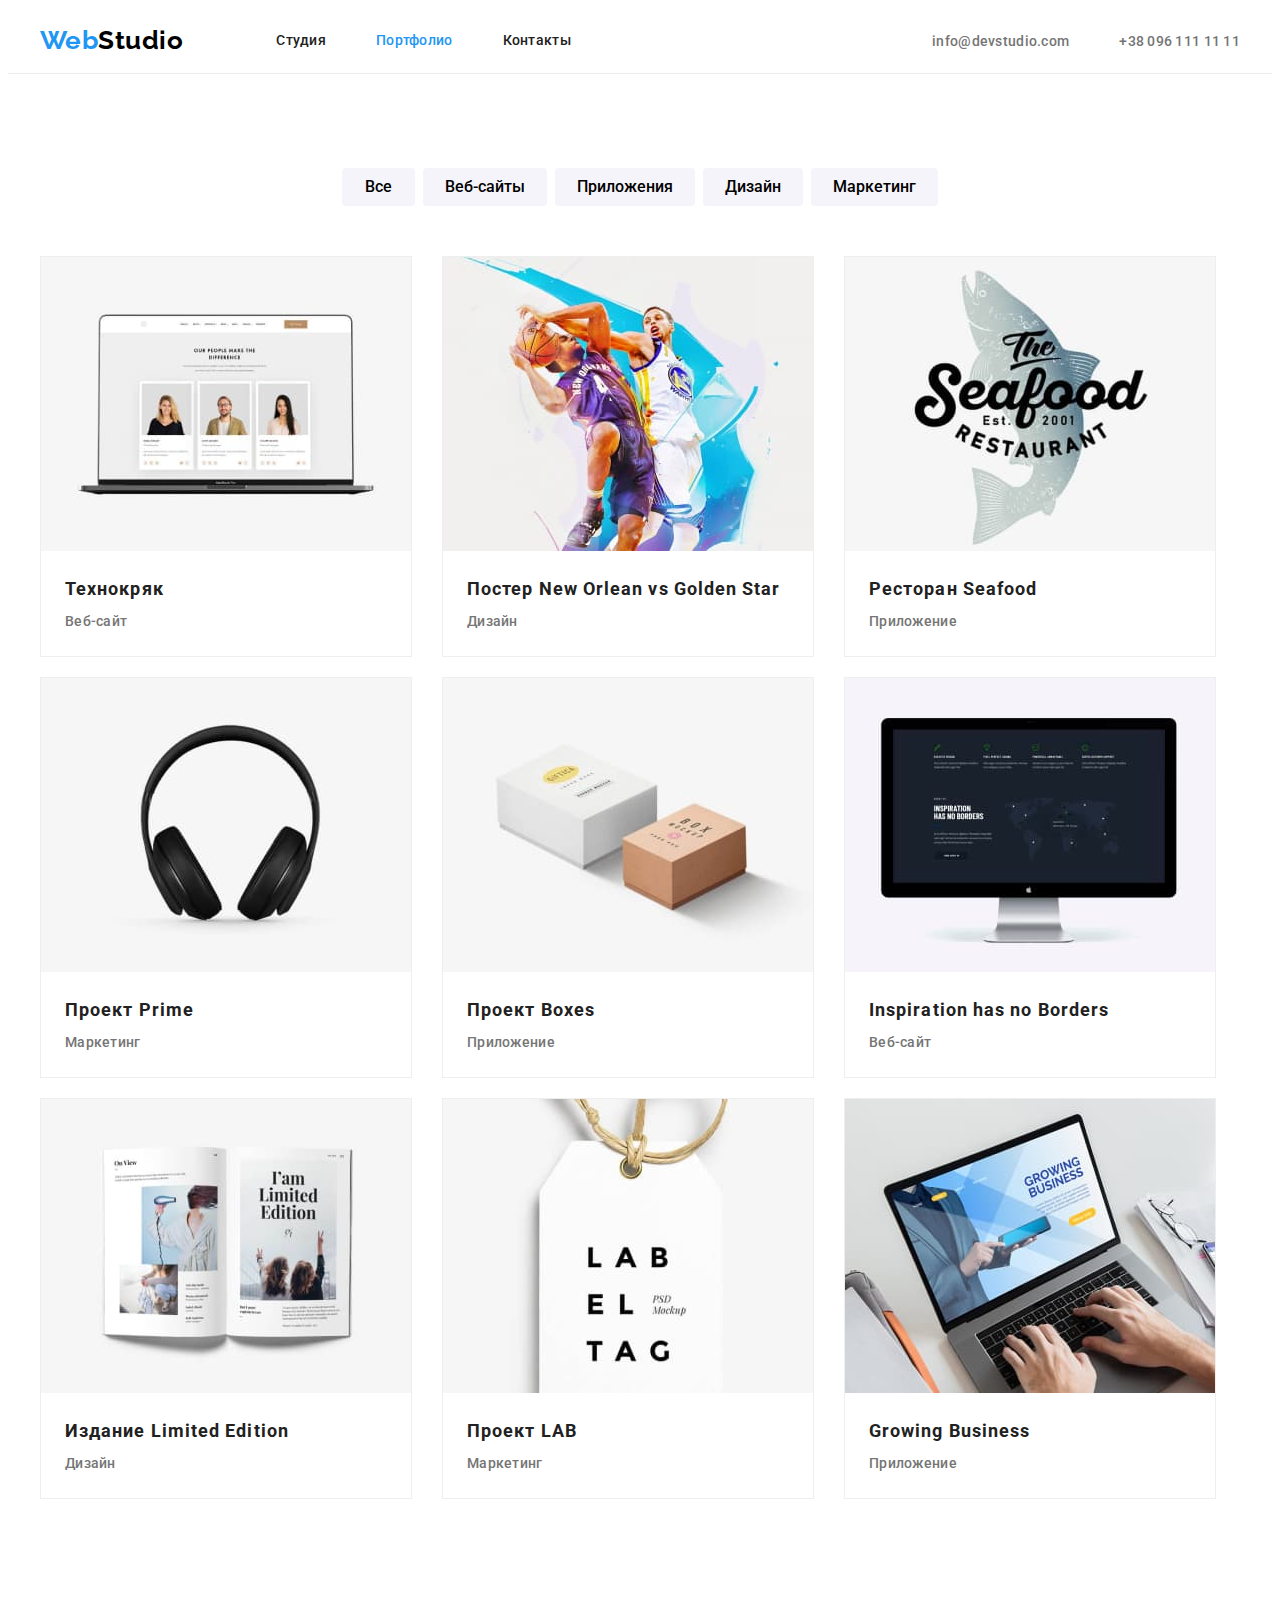
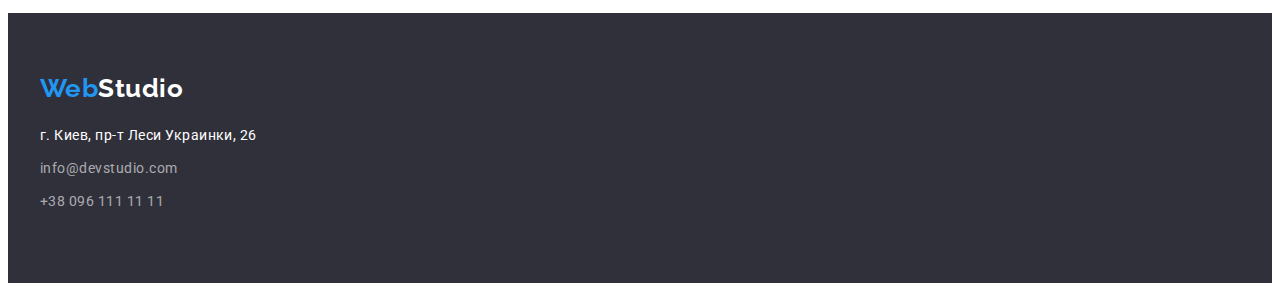
==== commit 792f68f0: "Fixes for mentor (hw3)" ====
--- a/portfolio.html
+++ b/portfolio.html
@@ -16,7 +16,7 @@
       referrerpolicy="no-referrer"
     />
     <link rel="stylesheet" href="./css/styles.css" />
-    <title>goit-markup-hw-03</title>
+    <title>goit-markup-hw-02</title>
   </head>
   <body>
     <!--Шапка-->
@@ -60,9 +60,11 @@
                   alt="Открытый на ноутбуке веб-сайт"
                   width="370"
                 />
-                <h3 class="title">Технокряк</h3>
-                <p>Веб-сайт</p></a
-              >
+                <div class="portfolio-caption">
+                  <h3 class="title">Технокряк</h3>
+                  <p>Веб-сайт</p>
+                </div>
+              </a>
             </li>
             <li class="item">
               <a href="" class="link"
@@ -71,9 +73,11 @@
                   alt="Постер с баскетболистами"
                   width="370"
                 />
-                <h3 class="title">Постер New Orlean vs Golden Star</h3>
-                <p>Дизайн</p></a
-              >
+                <div class="portfolio-caption">
+                  <h3 class="title">Постер New Orlean vs Golden Star</h3>
+                  <p>Дизайн</p>
+                </div>
+              </a>
             </li>
             <li class="item">
               <a href="" class="link"
@@ -82,30 +86,38 @@
                   alt="Название ресторана на фоне рыбы"
                   width="370"
                 />
-                <h3 class="title">Ресторан Seafood</h3>
-                <p>Приложение</p></a
-              >
+                <div class="portfolio-caption">
+                  <h3 class="title">Ресторан Seafood</h3>
+                  <p>Приложение</p>
+                </div>
+              </a>
             </li>
             <li class="item">
               <a href="" class="link"
                 ><img src="./images/portfolio/project-prime.jpg" alt="Наушники" width="370" />
-                <h3 class="title">Проект Prime</h3>
-                <p>Маркетинг</p></a
-              >
+                <div class="portfolio-caption">
+                  <h3 class="title">Проект Prime</h3>
+                  <p>Маркетинг</p>
+                </div>
+              </a>
             </li>
             <li class="item">
               <a href="" class="link"
                 ><img src="./images/portfolio/project-boxes.jpg" alt="Коробки" width="370" />
-                <h3 class="title">Проект Boxes</h3>
-                <p>Приложение</p></a
-              >
+                <div class="portfolio-caption">
+                  <h3 class="title">Проект Boxes</h3>
+                  <p>Приложение</p>
+                </div>
+              </a>
             </li>
             <li class="item">
               <a href="" class="link"
                 ><img src="./images/portfolio/inspiration.jpg" alt="Монитор Эппл" width="370" />
-                <h3 class="title">Inspiration has no Borders</h3>
-                <p>Веб-сайт</p></a
-              >
+                <div class="portfolio-caption">
+                  <h3 class="title">Inspiration has no Borders</h3>
+                  <p>Веб-сайт</p>
+                </div>
+              </a>
             </li>
             <li class="item">
               <a href="" class="link"
@@ -114,9 +126,11 @@
                   alt="Раскрытая книга"
                   width="370"
                 />
-                <h3 class="title">Издание Limited Edition</h3>
-                <p>Дизайн</p></a
-              >
+                <div class="portfolio-caption">
+                  <h3 class="title">Издание Limited Edition</h3>
+                  <p>Дизайн</p>
+                </div>
+              </a>
             </li>
             <li class="item">
               <a href="" class="link"
@@ -125,16 +139,20 @@
                   alt="Бирка с названием"
                   width="370"
                 />
-                <h3 class="title">Проект LAB</h3>
-                <p>Маркетинг</p></a
-              >
+                <div class="portfolio-caption">
+                  <h3 class="title">Проект LAB</h3>
+                  <p>Маркетинг</p>
+                </div>
+              </a>
             </li>
             <li class="item">
               <a href="" class="link"
                 ><img src="./images/portfolio/growing-business.jpg" alt="Ноутбук" width="370" />
-                <h3 class="title">Growing Business</h3>
-                <p>Приложение</p></a
-              >
+                <div class="portfolio-caption">
+                  <h3 class="title">Growing Business</h3>
+                  <p>Приложение</p>
+                </div>
+              </a>
             </li>
           </ul>
         </div>
--- a/css/styles.css
+++ b/css/styles.css
@@ -72,6 +72,13 @@
   padding-right: 0;
 }
 
+.link {
+  font-weight: 500;
+  font-size: 14px;
+  line-height: 1.14px;
+  letter-spacing: 0.02em;
+}
+
 .visually-hidden {
   position: absolute;
   width: 1px;
@@ -91,12 +98,14 @@
   width: 100%;
 }
 /*Навигация сайта*/
+/* main-nav ->? padding: 0 15px; */
+.header {
+  border-bottom: 1px solid var(--border-nav-color);
+}
 
 .header > .main-nav {
   display: flex;
   align-items: center;
-  padding: 0 15px;
-  border-bottom: 1px solid var(--border-nav-color);
 }
 
 .site-nav {
@@ -150,9 +159,8 @@
 .container {
   margin-left: auto;
   margin-right: auto;
-  width: 1200px; /*width: 1200px;*/
-  /* outline: 2px solid blue; */
-  padding: 94px 15px;
+  width: 1200px;
+  padding: 0 15px;
 }
 
 /* logo decorstion */
@@ -178,10 +186,15 @@
   color: var(--white-text-color);
 }
 
+.section {
+  padding: 94px 0;
+}
+
 /*hero section*/
 .hero {
+  width: 100%;
+  padding: 200px 0;
   background-color: var(--dark-bgc);
-  /* outline: 2px solid blue; */
 
   text-align: center;
 }
@@ -213,11 +226,6 @@
 }
 
 /* features */
-/* 
-.features {
-  padding-top: 94px;
-  padding-bottom: 94px;
-} */
 
 .feature-list {
   display: flex;
@@ -255,12 +263,12 @@
 
 /* ocupation */
 .occupation {
-  padding: 0 15px 94px 15px;
-}
-
+  padding-top: 0;
+}
+
+/* margin-bottom: 94px; */
 .occupation-list {
   display: flex;
-  /* margin-bottom: 94px; */
 }
 
 .occupation-list .item:not(:nth-last-child(-n + 1)) {
@@ -268,10 +276,10 @@
 }
 
 /* team */
+/* padding-top: 94px;
+  padding-bottom: 94px; */
 .team-conteiner {
   margin-bottom: 0;
-  padding-top: 94px;
-  padding-bottom: 94px;
 }
 
 .team-list {
@@ -286,10 +294,6 @@
 
 .team-list .item {
   text-align: center;
-}
-
-.team-list .img {
-  margin-bottom: 30px;
 }
 
 .team-list .title {
@@ -302,10 +306,12 @@
   font-size: 16px;
   line-height: 1.19;
 }
+.team-caption {
+  padding: 30px 0;
+}
 
 .team-list p {
-  margin-top: 0;
-  margin-bottom: 30px;
+  margin: 0;
 }
 
 /* fiftr buttons */
@@ -325,7 +331,9 @@
 
 .portfolio {
   display: block;
-}
+  padding: 94px 0;
+}
+
 .portfolio-list {
   display: flex;
   flex-wrap: wrap;
@@ -364,9 +372,8 @@
   letter-spacing: 0.06em;
 }
 
-.portfolio-list p {
-  margin-top: 0;
-  margin-bottom: 20px;
+.portfolio-caption {
+  padding: 20px 24px;
 }
 
 .portfolio-list .link {
@@ -435,6 +442,7 @@
 
 /* footer */
 .footer {
+  padding: 60px 0;
   background-color: var(--dark-bgc);
   color: var(--white-text-color);
 }
@@ -454,12 +462,6 @@
   color: var(--footer-hover-color);
 }
 
-.footer-container {
-  margin-top: 0;
-  margin-bottom: 0;
-  padding: 60px 0;
-}
-
 .footer-container .logo {
   display: block;
   margin-top: 0;
